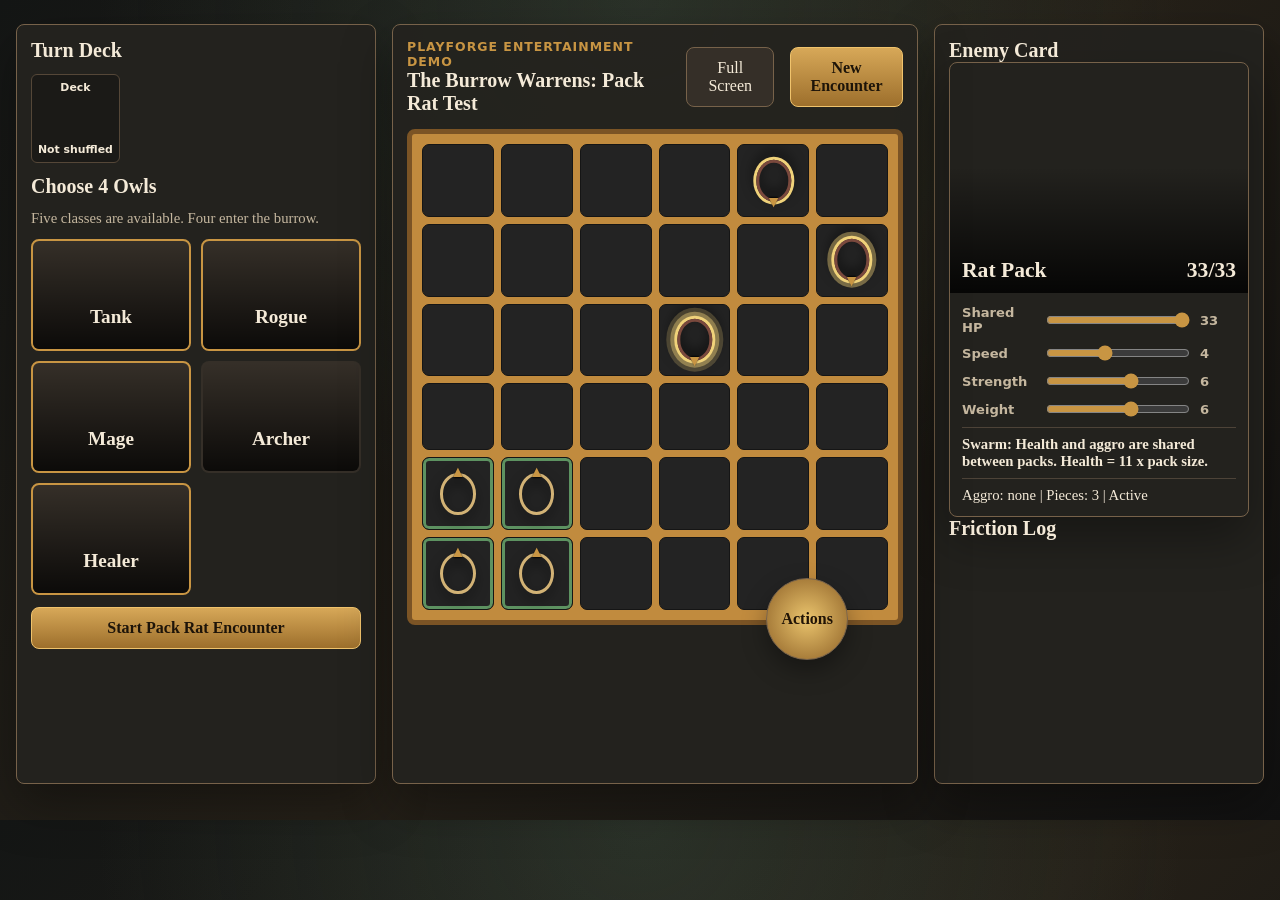
==== assets/games/site-package/index.html @ 85e7d632 "Added light game into site" ====
<!doctype html>
<html lang="en">
  <head>
    <meta charset="utf-8" />
    <meta name="viewport" content="width=device-width, initial-scale=1" />
    <title>Hoot Quest Strict Demo</title>
    <link rel="stylesheet" href="./styles.css" />
  </head>
  <body>
    <main class="app">
      <section class="setup" id="setupPanel">
      </section>

      <section class="table">
        <aside class="side-panel">
          <h2>Turn Deck</h2>
          <div id="turnDeck" class="turn-deck"></div>
          <div id="setupSlot" class="setup-slot">
            <h2>Choose 4 Owls</h2>
            <p>Five classes are available. Four enter the burrow.</p>
            <div class="roster" id="roster"></div>
            <button id="startButton" class="primary">Start Pack Rat Encounter</button>
          </div>
          <div id="heroCards" class="active-card-slot"></div>
        </aside>

        <section class="board-wrap">
          <div class="scenario-strip">
            <div>
              <p class="eyebrow">Playforge Entertainment Demo</p>
              <h2>The Burrow Warrens: Pack Rat Test</h2>
            </div>
            <div class="top-actions">
              <button id="fullscreenButton">Full Screen</button>
              <button id="newGameButton" class="primary">New Encounter</button>
            </div>
          </div>
          <div id="board" class="board" aria-label="6 by 6 Hoot Quest board"></div>
          <div id="actionWheel" class="action-wheel">
            <button id="wheelToggle" class="wheel-center" aria-label="Open actions">Actions</button>
            <button id="rotateLeftButton" class="wheel-action a1">Left</button>
            <button id="rotateRightButton" class="wheel-action a2">Right</button>
            <button id="moveButton" class="wheel-action a3">Move</button>
            <button id="sprintButton" class="wheel-action a4">Sprint</button>
            <button id="minorAttackButton" class="wheel-action a5">Minor</button>
            <button id="majorAttackButton" class="wheel-action a6">Major</button>
            <button id="endTurnButton" class="wheel-action a7">End</button>
          </div>
        </section>

        <aside class="side-panel cards-panel">
          <h2>Enemy Card</h2>
          <div id="enemyCard"></div>
          <h2>Friction Log</h2>
          <ol id="log" class="log"></ol>
        </aside>
      </section>

      <section id="endOverlay" class="end-overlay" aria-live="polite">
        <div class="end-card">
          <p id="endKicker" class="eyebrow">Campaign Result</p>
          <h2 id="endTitle"></h2>
          <p id="endMessage"></p>
          <div class="end-logo">Hoot Quest</div>
          <button id="restartFromEndButton" class="primary">Return to the Fight</button>
        </div>
      </section>
    </main>

    <script src="./app.js"></script>
  </body>
</html>
---- assets/games/site-package/styles.css ----
:root {
  color-scheme: dark;
  --bg: #171715;
  --panel: #24231f;
  --panel-2: #302d27;
  --ink: #f4ead8;
  --muted: #c5b79f;
  --line: #77624a;
  --gold: #c89543;
  --red: #bd4b3f;
  --green: #68a66d;
  --blue: #5e9abf;
  --shadow: 0 20px 50px rgba(0, 0, 0, 0.35);
  font-family: Georgia, "Times New Roman", serif;
}

* { box-sizing: border-box; }

body {
  margin: 0;
  background:
    radial-gradient(circle at 50% 0%, rgba(77, 107, 88, 0.28), transparent 34rem),
    linear-gradient(135deg, #141615, #252018 54%, #111);
  color: var(--ink);
}

button, select {
  font: inherit;
}

button {
  border: 1px solid var(--line);
  border-radius: 8px;
  background: #352f28;
  color: var(--ink);
  padding: 0.7rem 0.9rem;
  cursor: pointer;
}

button:disabled {
  cursor: not-allowed;
  opacity: 0.45;
}

.primary {
  background: linear-gradient(#d7a858, #9d6f2c);
  border-color: #f0c36c;
  color: #1d1409;
  font-weight: 700;
}

.secondary { border-color: #b5915a; }

.app {
  width: min(1480px, calc(100vw - 32px));
  margin: 0 auto;
  padding: 24px 0 36px;
}

.topbar, .scenario-strip, .setup, .top-actions {
  display: flex;
  align-items: center;
  justify-content: space-between;
  gap: 16px;
}

.topbar {
  margin-bottom: 18px;
}

h1, h2, p { margin: 0; }

h1 { font-size: clamp(2rem, 4vw, 4rem); }
h2 { font-size: 1.25rem; }

.eyebrow {
  color: var(--gold);
  font: 700 0.78rem system-ui, sans-serif;
  letter-spacing: 0.08em;
  text-transform: uppercase;
}

.setup { display: none; }

.setup-slot {
  display: grid;
  gap: 12px;
  margin-top: 12px;
}

.setup-slot p {
  color: var(--muted);
  font-size: 0.92rem;
}

.roster {
  display: grid;
  grid-template-columns: repeat(2, minmax(0, 1fr));
  gap: 10px;
}

.roster-card {
  min-height: 112px;
  border: 2px solid transparent;
  border-radius: 8px;
  background-size: cover;
  background-position: center 28%;
  display: flex;
  align-items: flex-end;
  overflow: hidden;
  position: relative;
}

.roster-card::before {
  content: "";
  position: absolute;
  inset: 0;
  background: linear-gradient(transparent, rgba(0,0,0,0.78));
}

.roster-card.selected { border-color: var(--gold); }
.roster-card span {
  position: relative;
  width: 100%;
  padding: 36px 10px 10px;
  font-size: 1.2rem;
  font-weight: 700;
}

.table {
  display: grid;
  grid-template-columns: 360px minmax(460px, 1fr) 330px;
  gap: 16px;
  align-items: stretch;
}

.side-panel, .board-wrap, .hero-card, .enemy-card {
  background: rgba(36, 35, 31, 0.96);
  border: 1px solid var(--line);
  border-radius: 8px;
  box-shadow: var(--shadow);
}

.side-panel {
  padding: 14px;
  min-height: 100%;
}

.turn-deck {
  display: flex;
  gap: 7px;
  flex-wrap: wrap;
  margin: 12px 0;
}

.turn-card {
  display: flex;
  min-width: 56px;
  aspect-ratio: 1;
  flex-direction: column;
  align-items: center;
  justify-content: space-between;
  border: 1px solid #554738;
  border-radius: 6px;
  padding: 6px;
  background: #1b1a17;
  text-align: center;
  font: 700 0.68rem system-ui, sans-serif;
}

.turn-card.current { border-color: var(--gold); color: var(--gold); }

.action-stack {
  display: grid;
  gap: 8px;
}

.board-wrap { padding: 14px; }
.board-wrap { position: relative; min-height: 760px; }

.cards-panel {
  min-height: 760px;
}

.status-pill {
  border: 1px solid var(--line);
  border-radius: 999px;
  padding: 8px 12px;
  color: var(--gold);
}

.board {
  display: grid;
  grid-template-columns: repeat(6, minmax(58px, 1fr));
  gap: 7px;
  margin-top: 14px;
  aspect-ratio: 1;
  padding: 10px;
  background: #c18b3e;
  border-radius: 8px;
  border: 5px solid #7b5425;
}

.cell {
  position: relative;
  border-radius: 7px;
  background: #232323;
  border: 1px solid #151515;
  display: grid;
  place-items: center;
  overflow: hidden;
}

.cell.start { box-shadow: inset 0 0 0 3px rgba(104,166,109,0.85); }
.cell.target { box-shadow: inset 0 0 0 4px rgba(200,149,67,0.9); }
.cell.legal { box-shadow: inset 0 0 0 4px rgba(94,154,191,0.95); }
.cell.wall { background: repeating-linear-gradient(45deg, #42413c, #42413c 7px, #2f2f2d 7px, #2f2f2d 14px); }

.piece {
  width: 86%;
  height: 86%;
  border-radius: 50%;
  border: 3px solid #171715;
  background-size: cover;
  background-position: center;
  position: relative;
  filter: drop-shadow(0 6px 6px rgba(0,0,0,0.55));
  transition: transform 140ms ease, filter 180ms ease;
}

.piece::after {
  content: "▲";
  position: absolute;
  top: -13px;
  left: 50%;
  transform: translateX(-50%);
  color: var(--gold);
  text-shadow: 0 1px 2px #000;
}

.piece.rat { border-color: #7a493d; }
.piece.hero { border-color: #d2b275; }

.piece.rat-ring-1 { box-shadow: 0 0 0 3px #f0d27a; }
.piece.rat-ring-2 { box-shadow: 0 0 0 3px #f0d27a, 0 0 0 7px rgba(240,210,122,0.42); }
.piece.rat-ring-3 { box-shadow: 0 0 0 3px #f0d27a, 0 0 0 7px rgba(240,210,122,0.42), 0 0 0 11px rgba(240,210,122,0.22); }

.piece.current-piece {
  animation: turnPulse 1400ms ease-in-out infinite;
}

.piece:hover::before {
  content: attr(data-info);
  position: absolute;
  left: 50%;
  bottom: calc(100% + 12px);
  transform: translateX(-50%);
  min-width: 138px;
  white-space: pre-line;
  border: 1px solid var(--gold);
  border-radius: 8px;
  background: rgba(18, 17, 15, 0.95);
  color: var(--ink);
  padding: 8px;
  z-index: 999;
  font: 700 0.78rem system-ui, sans-serif;
  text-align: left;
}

.cell:has(.piece:hover) {
  overflow: visible;
  z-index: 30;
}

.piece.shake {
  animation: hitShake 420ms ease-in-out;
}

.piece.healed {
  animation: healGlow 760ms ease-out;
}

@keyframes turnPulse {
  0%, 100% { filter: drop-shadow(0 6px 6px rgba(0,0,0,0.55)); }
  50% { filter: drop-shadow(0 0 16px rgba(236, 196, 103, 0.95)); }
}

@keyframes hitShake {
  0%, 100% { translate: 0 0; }
  20% { translate: -4px 0; }
  40% { translate: 4px 0; }
  60% { translate: -3px 0; }
  80% { translate: 3px 0; }
}

@keyframes healGlow {
  0% { filter: drop-shadow(0 0 0 rgba(98,229,143,0)); }
  50% { filter: drop-shadow(0 0 20px rgba(98,229,143,1)); }
  100% { filter: drop-shadow(0 6px 6px rgba(0,0,0,0.55)); }
}

.fx {
  position: absolute;
  inset: 8%;
  pointer-events: none;
  z-index: 4;
}

.fx.slash::before,
.fx.slash::after {
  content: "";
  position: absolute;
  left: 12%;
  right: 12%;
  top: 46%;
  height: 8px;
  border-radius: 999px;
  background: linear-gradient(90deg, transparent, #fff2cf, #d9533f, transparent);
  transform: rotate(-28deg);
  animation: slash 520ms ease-out forwards;
}

.fx.slash::after {
  top: 54%;
  transform: rotate(28deg);
  animation-delay: 80ms;
}

.fx.orb::before {
  content: "";
  position: absolute;
  width: 22px;
  height: 22px;
  border-radius: 50%;
  left: -10%;
  top: 35%;
  background: radial-gradient(circle, #fff, #84d8ff 38%, #6143c8 72%);
  box-shadow: 0 0 24px #84d8ff;
  animation: orb 620ms ease-in forwards;
}

.fx.heal::before {
  content: "+";
  position: absolute;
  inset: 0;
  display: grid;
  place-items: center;
  color: #b7ffd1;
  font: 900 3rem system-ui, sans-serif;
  text-shadow: 0 0 16px #62e58f, 0 0 30px #62e58f;
  animation: healPulse 780ms ease-out forwards;
}

@keyframes slash {
  from { opacity: 0; transform: translateX(-30px) rotate(-28deg) scaleX(0.2); }
  35% { opacity: 1; }
  to { opacity: 0; transform: translateX(30px) rotate(-28deg) scaleX(1.1); }
}

@keyframes orb {
  from { opacity: 0; transform: translate(0, 0) scale(0.6); }
  25% { opacity: 1; }
  to { opacity: 0; transform: translate(140px, 12px) scale(1.25); }
}

@keyframes healPulse {
  from { opacity: 0; transform: translateY(18px) scale(0.6); }
  35% { opacity: 1; }
  to { opacity: 0; transform: translateY(-28px) scale(1.35); }
}

.action-wheel {
  position: absolute;
  right: 24px;
  bottom: 78px;
  width: 172px;
  height: 172px;
  z-index: 10;
}

.wheel-center,
.wheel-action {
  position: absolute;
  border-radius: 50%;
  box-shadow: 0 10px 24px rgba(0,0,0,0.35);
}

.wheel-center {
  width: 82px;
  height: 82px;
  left: 45px;
  top: 45px;
  background: radial-gradient(circle, #eac46d, #8d6026);
  color: #211406;
  font-weight: 800;
  z-index: 2;
}

.wheel-action {
  width: 62px;
  height: 62px;
  left: 55px;
  top: 55px;
  padding: 0;
  opacity: 0;
  transform: translate(0, 0) scale(0.35);
  transition: transform 220ms ease, opacity 180ms ease;
  background: #211f1b;
  font: 700 0.75rem system-ui, sans-serif;
}

.wheel-action:disabled {
  opacity: 0.25;
  filter: grayscale(1);
}

.action-wheel.open .wheel-action {
  opacity: 1;
}

.action-wheel.open .wheel-action:disabled {
  opacity: 0.35;
}

.action-wheel.open .a1 { transform: translate(-72px, -58px) scale(1); }
.action-wheel.open .a2 { transform: translate(0, -86px) scale(1); }
.action-wheel.open .a3 { transform: translate(72px, -58px) scale(1); }
.action-wheel.open .a4 { transform: translate(86px, 12px) scale(1); }
.action-wheel.open .a5 { transform: translate(48px, 78px) scale(1); }
.action-wheel.open .a6 { transform: translate(-48px, 78px) scale(1); }
.action-wheel.open .a7 { transform: translate(-86px, 12px) scale(1); }

select {
  min-width: 0;
  border: 1px solid var(--line);
  border-radius: 8px;
  background: #171715;
  color: var(--ink);
  padding: 0.6rem;
}

.active-card-slot {
  display: grid;
  gap: 12px;
  margin: 12px 0;
}

.hero-card, .enemy-card {
  overflow: hidden;
}

.card-art {
  min-height: 230px;
  background-size: cover;
  background-position: center 18%;
  position: relative;
}

.card-art::after {
  content: "";
  position: absolute;
  inset: 0;
  background: linear-gradient(transparent 45%, rgba(0,0,0,0.84));
}

.card-title {
  position: absolute;
  z-index: 1;
  left: 12px;
  right: 12px;
  bottom: 10px;
  display: flex;
  justify-content: space-between;
  font-size: 1.35rem;
  font-weight: 700;
}

.card-body {
  display: grid;
  gap: 8px;
  padding: 12px;
}

.slider-row {
  display: grid;
  grid-template-columns: 74px 1fr 36px;
  align-items: center;
  gap: 8px;
  color: var(--muted);
  font: 700 0.82rem system-ui, sans-serif;
}

input[type="range"] {
  accent-color: var(--gold);
  pointer-events: none;
}

.ability {
  border-top: 1px solid #4d4338;
  padding-top: 8px;
  color: var(--ink);
  font-size: 0.92rem;
}

.ability.hidden-demo {
  display: none;
}

.equipped-tiles {
  display: grid;
  grid-template-columns: repeat(3, minmax(0, 1fr));
  gap: 8px;
}

.tile-preview {
  border: 1px solid #5f4d3b;
  border-radius: 8px;
  background: #171715;
  padding: 8px;
  min-width: 0;
}

.tile-preview span {
  display: block;
  color: var(--gold);
  font: 700 0.74rem system-ui, sans-serif;
  margin-bottom: 6px;
  overflow-wrap: anywhere;
}

.tile-grid {
  display: grid;
  grid-template-columns: repeat(5, 1fr);
  gap: 3px;
}

.tile-grid i {
  aspect-ratio: 1;
  border-radius: 4px;
  background: #292722;
  border: 1px solid #151515;
  display: grid;
  place-items: center;
  font-style: normal;
  font-size: 0.7rem;
}

.tile-grid i.mark {
  background: linear-gradient(#d4a653, #8f602a);
  box-shadow: inset 0 2px 0 rgba(255,255,255,0.3);
}

.tile-grid i.origin {
  background: #314a5a;
  color: #fff4cf;
}

.end-overlay {
  position: fixed;
  inset: 0;
  display: none;
  place-items: center;
  background: rgba(7, 7, 6, 0.84);
  z-index: 40;
  animation: fadeIn 650ms ease forwards;
}

.end-overlay.show {
  display: grid;
}

.end-card {
  width: min(680px, calc(100vw - 32px));
  min-height: 420px;
  border: 1px solid var(--gold);
  border-radius: 10px;
  background:
    linear-gradient(rgba(19,20,18,0.76), rgba(19,20,18,0.92)),
    url("./assets/cardback.png") center / cover;
  box-shadow: var(--shadow);
  padding: 38px;
  text-align: center;
  display: grid;
  align-content: center;
  gap: 18px;
}

.end-card h2 {
  font-size: clamp(2rem, 5vw, 4.5rem);
}

.end-card p {
  color: var(--muted);
  font-size: 1.1rem;
  line-height: 1.45;
}

.end-logo {
  font-size: clamp(2.5rem, 7vw, 6rem);
  color: #8fd1ff;
  text-shadow: 0 0 18px rgba(95, 190, 255, 0.8);
  animation: logoGlow 2600ms ease-in-out infinite alternate;
}

@keyframes fadeIn {
  from { opacity: 0; }
  to { opacity: 1; }
}

@keyframes logoGlow {
  from { filter: brightness(0.85); transform: scale(0.98); }
  to { filter: brightness(1.2); transform: scale(1.02); }
}

.cards-panel h2 + .enemy-card { margin-top: 10px; }

.log {
  max-height: 280px;
  overflow: auto;
  padding-left: 22px;
  color: var(--muted);
  font-size: 0.92rem;
}

.log li { margin: 0 0 8px; }

@media (max-width: 1100px) {
  .table { grid-template-columns: 1fr; }
  .roster { grid-template-columns: repeat(3, 1fr); }
  .board-wrap, .cards-panel { min-height: auto; }
}

@media (max-width: 680px) {
  .app { width: min(100vw - 18px, 1480px); }
  .setup, .topbar { align-items: stretch; flex-direction: column; }
  .roster { grid-template-columns: 1fr; }
  .board { gap: 4px; padding: 6px; }
}
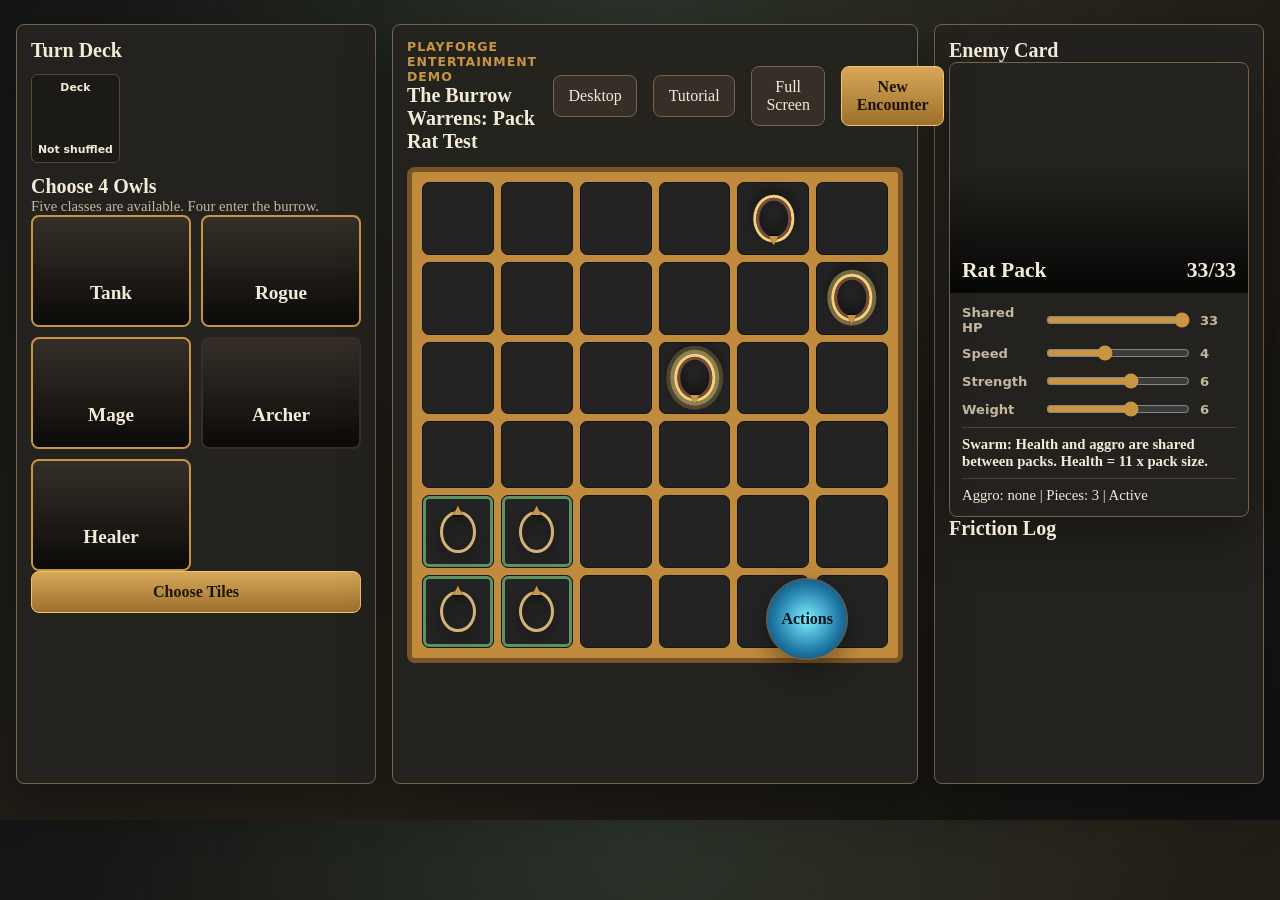
==== commit 3b57edb3: "update game" ====
--- a/assets/games/site-package/index.html
+++ b/assets/games/site-package/index.html
@@ -16,10 +16,16 @@
           <h2>Turn Deck</h2>
           <div id="turnDeck" class="turn-deck"></div>
           <div id="setupSlot" class="setup-slot">
-            <h2>Choose 4 Owls</h2>
-            <p>Five classes are available. Four enter the burrow.</p>
-            <div class="roster" id="roster"></div>
-            <button id="startButton" class="primary">Start Pack Rat Encounter</button>
+            <div id="teamSetup">
+              <h2>Choose 4 Owls</h2>
+              <p>Five classes are available. Four enter the burrow.</p>
+              <div class="roster" id="roster"></div>
+              <button id="startButton" class="primary">Choose Tiles</button>
+            </div>
+            <div id="draftSetup" class="draft-setup">
+              <div id="draftCard"></div>
+              <div id="draftChoices"></div>
+            </div>
           </div>
           <div id="heroCards" class="active-card-slot"></div>
         </aside>
@@ -31,11 +37,18 @@
               <h2>The Burrow Warrens: Pack Rat Test</h2>
             </div>
             <div class="top-actions">
+              <button id="layoutButton">Desktop</button>
+              <button id="tutorialButton">Tutorial</button>
               <button id="fullscreenButton">Full Screen</button>
               <button id="newGameButton" class="primary">New Encounter</button>
             </div>
           </div>
           <div id="board" class="board" aria-label="6 by 6 Hoot Quest board"></div>
+          <div id="tutorialBubble" class="tutorial-bubble">
+            <strong id="tutorialTitle">Quick Guide</strong>
+            <p id="tutorialText"></p>
+            <button id="tutorialDoneButton">Got it</button>
+          </div>
           <div id="actionWheel" class="action-wheel">
             <button id="wheelToggle" class="wheel-center" aria-label="Open actions">Actions</button>
             <button id="rotateLeftButton" class="wheel-action a1">Left</button>
--- a/assets/games/site-package/styles.css
+++ b/assets/games/site-package/styles.css
@@ -24,6 +24,10 @@
   color: var(--ink);
 }
 
+body.layout-desktop .app {
+  min-width: 1180px;
+}
+
 button, select {
   font: inherit;
 }
@@ -86,6 +90,42 @@
   display: grid;
   gap: 12px;
   margin-top: 12px;
+}
+
+.draft-setup {
+  display: none;
+  gap: 12px;
+}
+
+.draft-setup.active {
+  display: grid;
+}
+
+.draft-choice-grid {
+  display: grid;
+  grid-template-columns: repeat(3, minmax(0, 1fr));
+  gap: 8px;
+}
+
+.draft-choice {
+  border: 1px solid var(--line);
+  border-radius: 8px;
+  background: #171715;
+  color: var(--ink);
+  padding: 8px;
+}
+
+.draft-choice.selected {
+  border-color: var(--gold);
+  box-shadow: 0 0 0 2px rgba(200,149,67,0.35);
+}
+
+.draft-choice.fading {
+  animation: fadeTileAway 420ms ease forwards;
+}
+
+@keyframes fadeTileAway {
+  to { opacity: 0; transform: translateY(12px) scale(0.92); }
 }
 
 .setup-slot p {
@@ -249,11 +289,11 @@
   animation: turnPulse 1400ms ease-in-out infinite;
 }
 
-.piece:hover::before {
-  content: attr(data-info);
+.piece-tooltip {
+  display: none;
   position: absolute;
   left: 50%;
-  bottom: calc(100% + 12px);
+  bottom: calc(100% + 10px);
   transform: translateX(-50%);
   min-width: 138px;
   white-space: pre-line;
@@ -272,12 +312,20 @@
   z-index: 30;
 }
 
+.cell:has(.piece:hover) .piece-tooltip {
+  display: block;
+}
+
 .piece.shake {
   animation: hitShake 420ms ease-in-out;
 }
 
 .piece.healed {
   animation: healGlow 760ms ease-out;
+}
+
+.piece.low-health {
+  animation: lowHealthPulse 1500ms ease-in-out infinite;
 }
 
 @keyframes turnPulse {
@@ -297,6 +345,11 @@
   0% { filter: drop-shadow(0 0 0 rgba(98,229,143,0)); }
   50% { filter: drop-shadow(0 0 20px rgba(98,229,143,1)); }
   100% { filter: drop-shadow(0 6px 6px rgba(0,0,0,0.55)); }
+}
+
+@keyframes lowHealthPulse {
+  0%, 100% { box-shadow: 0 0 0 0 rgba(189, 75, 63, 0); }
+  50% { box-shadow: 0 0 0 5px rgba(189, 75, 63, 0.45), 0 0 18px rgba(189, 75, 63, 0.55); }
 }
 
 .fx {
@@ -390,10 +443,22 @@
   height: 82px;
   left: 45px;
   top: 45px;
-  background: radial-gradient(circle, #eac46d, #8d6026);
-  color: #211406;
+  background: radial-gradient(circle, #7df0ff, #1f78a5 58%, #123047);
+  color: #06151c;
   font-weight: 800;
   z-index: 2;
+}
+
+.action-wheel.waiting .wheel-center {
+  animation: actionNudge 1800ms ease-in-out infinite;
+  box-shadow: 0 0 0 3px rgba(125,240,255,0.32), 0 10px 24px rgba(0,0,0,0.35);
+}
+
+@keyframes actionNudge {
+  0%, 86%, 100% { transform: translate(0, 0); }
+  90% { transform: translate(-3px, 0); }
+  94% { transform: translate(3px, 0); }
+  98% { transform: translate(-2px, 0); }
 }
 
 .wheel-action {
@@ -565,6 +630,30 @@
   animation: fadeIn 650ms ease forwards;
 }
 
+.tutorial-bubble {
+  position: absolute;
+  left: 24px;
+  bottom: 24px;
+  z-index: 12;
+  display: none;
+  width: min(300px, calc(100% - 220px));
+  border: 1px solid var(--gold);
+  border-radius: 8px;
+  background: rgba(18, 17, 15, 0.94);
+  box-shadow: var(--shadow);
+  padding: 12px;
+}
+
+.tutorial-bubble.show {
+  display: grid;
+  gap: 8px;
+}
+
+.tutorial-bubble p {
+  color: var(--muted);
+  line-height: 1.35;
+}
+
 .end-overlay.show {
   display: grid;
 }
@@ -630,6 +719,19 @@
   .board-wrap, .cards-panel { min-height: auto; }
 }
 
+body.layout-desktop .table {
+  grid-template-columns: 360px minmax(460px, 1fr) 330px;
+}
+
+body.layout-desktop .board-wrap,
+body.layout-desktop .cards-panel {
+  min-height: 760px;
+}
+
+body.layout-desktop .roster {
+  grid-template-columns: repeat(2, minmax(0, 1fr));
+}
+
 @media (max-width: 680px) {
   .app { width: min(100vw - 18px, 1480px); }
   .setup, .topbar { align-items: stretch; flex-direction: column; }
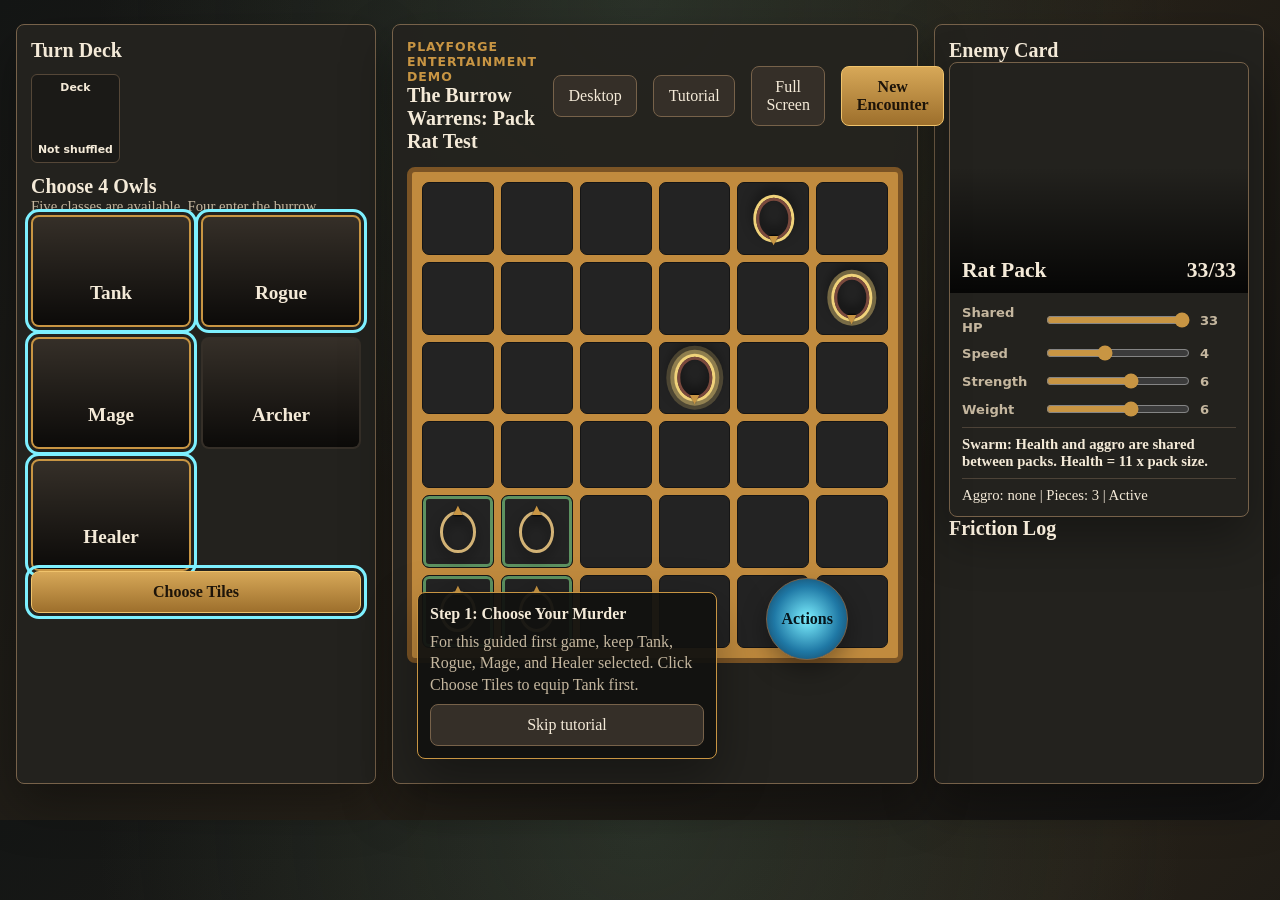
==== commit ee6f4fcb: "update game" ====
--- a/assets/games/site-package/index.html
+++ b/assets/games/site-package/index.html
@@ -78,6 +78,16 @@
           <button id="restartFromEndButton" class="primary">Return to the Fight</button>
         </div>
       </section>
+      <section id="releaseNote" class="end-overlay release-note" aria-live="polite">
+        <div class="end-card">
+          <p class="eyebrow">Demo Complete</p>
+          <h2>Thanks for playing</h2>
+          <p>This is a basic setup with many mechanics reserved for the full release, including card abilities, growth, campaign depth, and ongoing balance.</p>
+          <p>Follow the full launch by signing up on the main page in <strong>Our KickStarter Tune-In</strong>.</p>
+          <div class="end-logo">Hoot Quest</div>
+          <button id="releaseNoteButton" class="primary">Continue Playing</button>
+        </div>
+      </section>
     </main>
 
     <script src="./app.js"></script>
--- a/assets/games/site-package/styles.css
+++ b/assets/games/site-package/styles.css
@@ -120,6 +120,19 @@
   box-shadow: 0 0 0 2px rgba(200,149,67,0.35);
 }
 
+.tutorial-target {
+  position: relative;
+  outline: 3px solid #7df0ff;
+  outline-offset: 3px;
+  animation: tutorialGlow 1300ms ease-in-out infinite;
+  z-index: 18;
+}
+
+@keyframes tutorialGlow {
+  0%, 100% { box-shadow: 0 0 0 rgba(125,240,255,0); }
+  50% { box-shadow: 0 0 22px rgba(125,240,255,0.85); }
+}
+
 .draft-choice.fading {
   animation: fadeTileAway 420ms ease forwards;
 }
